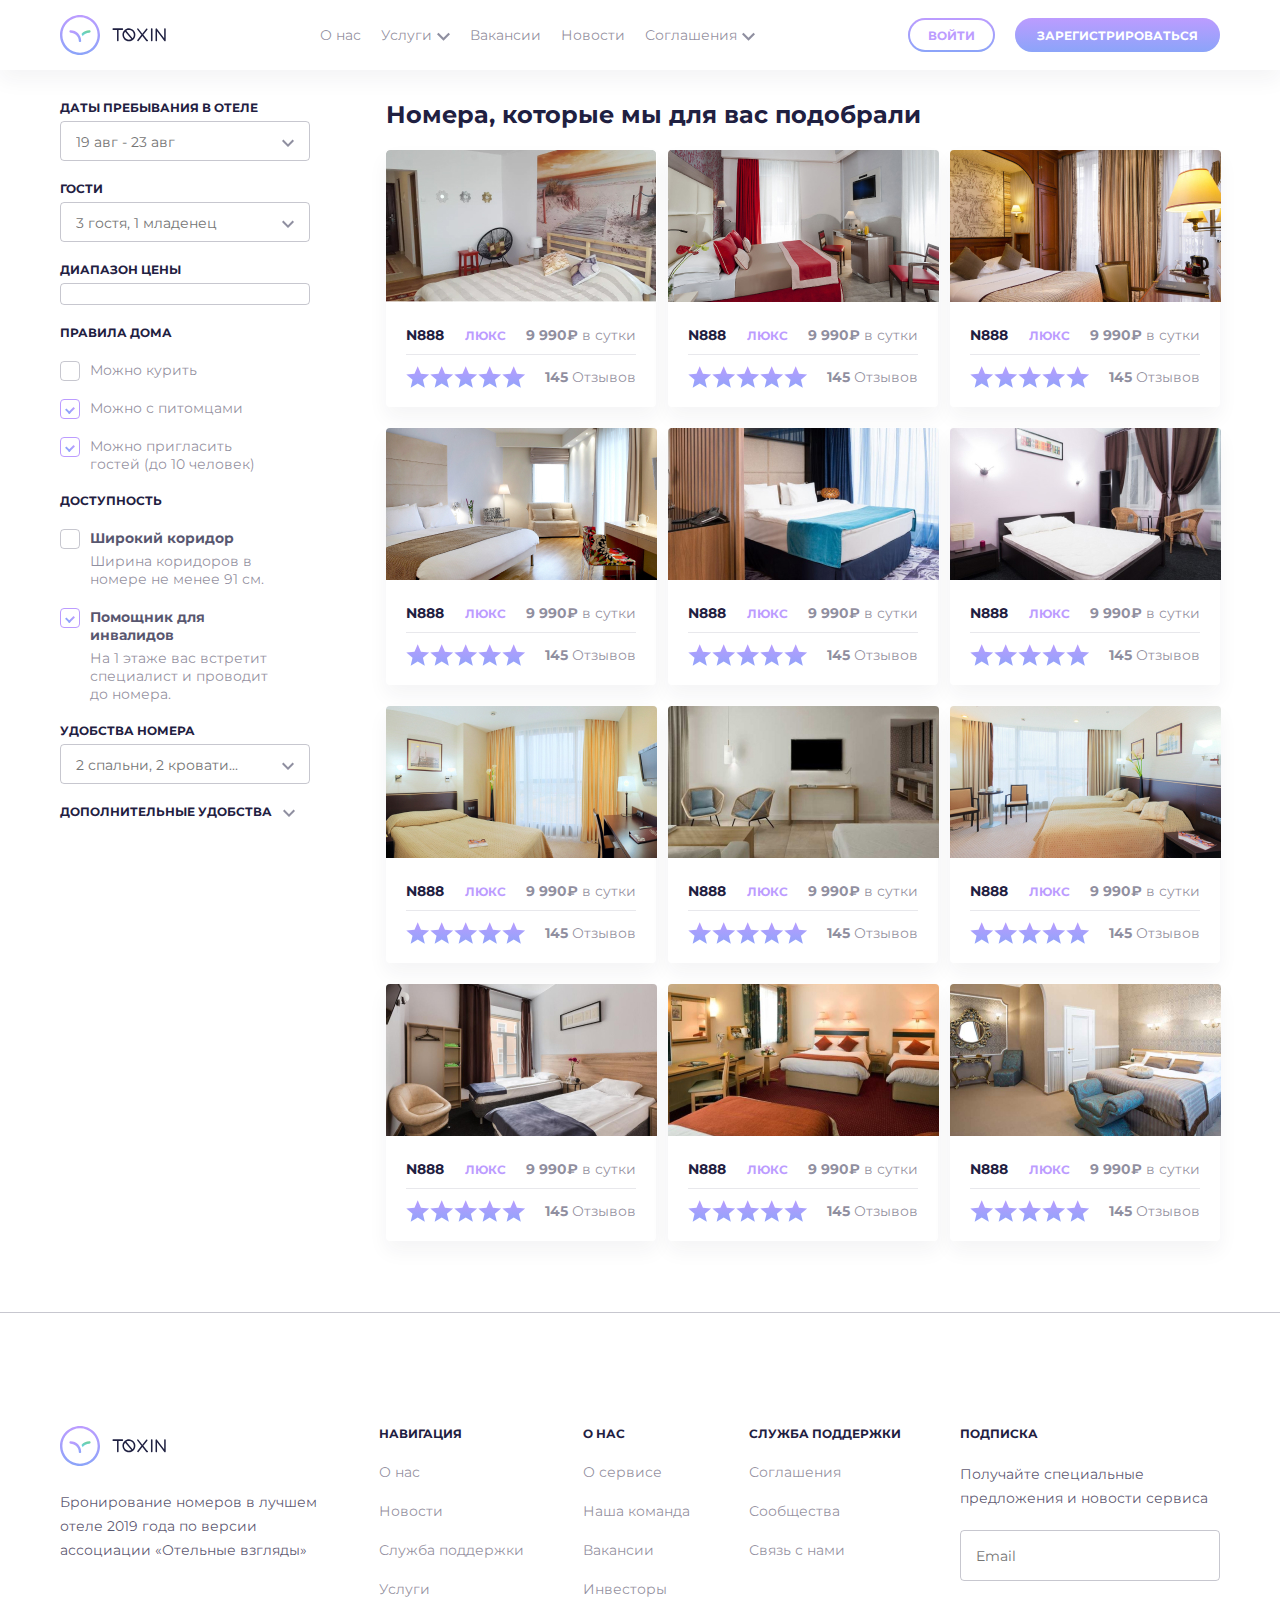
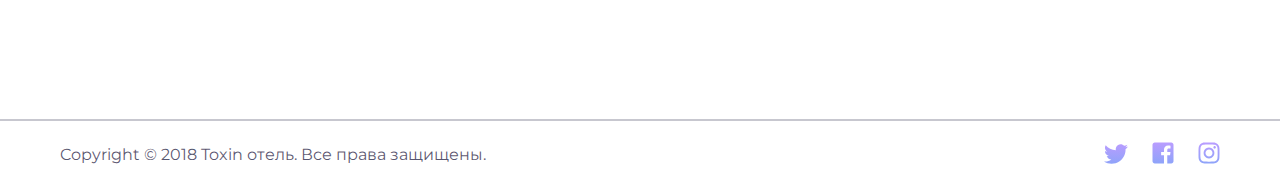
==== room.html @ fe082771 "Add files via upload" ====
<!DOCTYPE html>
<html lang="en">
<head>
    <meta charset="UTF-8">
    <meta http-equiv="X-UA-Compatible" content="IE=edge">
    <meta name="viewport" content="width=device-width, initial-scale=1.0">
    <link rel="preconnect" href="https://fonts.gstatic.com"> 
    <link href="https://fonts.googleapis.com/css2?family=Montserrat:wght@400;700&display=swap" rel="stylesheet">    
    <link rel="stylesheet" href="css/style.css">
    <title>TOXIN</title>
</head>
<body>
    <!-- HEADER -->
    <header class="header">
        <div class="container">
            <div class="header__inner">
            	<img class="logo" src="img/Logo.svg" alt="logo">
                <ul class="menu">
                        <li class="menu__item">
                            <a href="" class="menu__item-link">О нас</a>
                        </li>
                        <li class="menu__item">
                            <a href="" class="menu__item-link">Услуги
                                <svg class="menu__item-img">
                                    <use href="img/icons.svg#arrow"></use>
                                </svg>
                            </a>
                        </li>
                        <li class="menu__item">
                            <a href="" class="menu__item-link">Вакансии</a>
                        </li>
                        <li class="menu__item">
                            <a href="" class="menu__item-link">Новости</a>
                        </li>
                        <li class="menu__item">
                            <a href="" class="menu__item-link">
                                Соглашения
                                <svg class="menu__item-img">
                                    <use href="img/icons.svg#arrow"></use>
                                </svg>
                            </a>
                        </li>
                </ul>
                <div class="header__buttons">
                    <div class="header__button">
                        <button class="button button__sub" id="sign-in"><span class="button__text">Войти</span></button>
                    </div>
                    <div class="header__button">
                        <button class="button button__main" id="sign-up">Зарегистрироваться</button>
                    </div>
                </div>
            </div>
        </div>
    </header>
    <!-- HEADER END -->
    <!-- SECTION FINDER -->
    <section class="finder">
        <div class="container">
            <div class="finder__inner">
                <div class="finder__sidebar">
                    <div class="sidebar__info">

                        <div class="info">
                            <div class="form__title">Даты пребывания в отеле</div> 
                            <form class="hero__form">
                                <input class="hero__input sidebar__input" type="text" name="" id="" placeholder="19 авг - 23 авг">
                                <button type='button' class="hero__arrow" id="cal_arrow"><img class="arrow-img" src="img/arrow.svg" alt="arrow"></button>
                            </form>
                        </div>

                        <div class="info">
                            <div class="form__title">Гости</div> 
                            <form class="hero__form">
                                <input class="hero__input sidebar__input" type="text" name="" id="" placeholder="3 гостя, 1 младенец">
                                <button type='button' class="hero__arrow" id="cal_arrow"><img class="arrow-img" src="img/arrow.svg" alt="arrow"></button>
                            </form>
                        </div>

                        <div class="info">
                            <div class="form__title">диапазон цены</div> 
                            <form class="hero__form">
                            </form>
                        </div>

                        <div class="info">
                            <div class="form__title">Правила дома</div> 
                            <form class="checkbox">
                                <label class="checkbox__container">
                                    <input class="checkbox__box" type="checkbox">
                                    <span class="checkbox__mark"></span>
                                    <div class="checkbox__content">
                                        <div class="checkbox__text">Можно курить</div>
                                    </div>
                                </label>
                                
                                <label class="checkbox__container">
                                    <input class="checkbox__box" type="checkbox" checked>
                                    <span class="checkbox__mark"></span>
                                    <div class="checkbox__content">
                                        <div class="checkbox__text">Можно с питомцами</div>
                                    </div>
                                </label>
                                
                                <label class="checkbox__container">
                                    <input class="checkbox__box" type="checkbox" checked>
                                    <span class="checkbox__mark"></span>
                                    <div class="checkbox__content">
                                        <div class="checkbox__text">Можно пригласить гостей (до 10 человек)</div>
                                    </div>
                                </label>
                            </form>
                        </div>

                        <div class="info">
                            <div class="form__title">доступность</div> 
                            <form class="checkbox">
                                <label class="checkbox__container">                                        
                                    <input class="checkbox__box" type="checkbox">
                                    <span class="checkbox__mark"></span>
                                    <div class="checkbox__content">
                                        <div class="checkbox__title">Широкий коридор</div>
                                        <div class="checkbox__text">Ширина коридоров в номере не менее 91 см.</div>
                                    </div>
                                </label>

                                <label class="checkbox__container">                                        
                                    <input class="checkbox__box" type="checkbox" checked>
                                    <span class="checkbox__mark"></span>
                                    <div class="checkbox__content">
                                        <div class="checkbox__title">Помощник для инвалидов</div>
                                        <div class="checkbox__text">На 1 этаже вас встретит специалист  и проводит до номера.</div>
                                    </div>
                                </label>
                            </form>
                        </div>

                        <div class="info">
                            <div class="form__title">удобства номера</div> 
                            <form class="hero__form">
                                <input class="hero__input sidebar__input" type="text" name="" id="" placeholder="2 спальни, 2 кровати...">
                                <button type='button' class="hero__arrow" id="cal_arrow"><img class="arrow-img" src="img/arrow.svg" alt="arrow"></button>
                            </form>
                        </div>

                        <div class="info__add">
                            <div class="form__title">Дополнительные удобства</div>
                            <button type='button' class="hero__arrow" id="cal_arrow"><img class="arrow-img" src="img/arrow.svg" alt="arrow"></button>
                        </div>
                    </div>
                </div>
                <div class="finder__content">
                    <h3 class="finder__title">Номера, которые мы для вас подобрали</h3>
                    <div class="finder__cards">
                        <div class="finder__card">
                            <img class="finder__card-img" src="img/room/1.jpg" alt="card">
                            <div class="finder__card-info">
                                <div class="finder__card-description">
                                    <div class="number">N888</div>
                                    <div class="category">Люкс</div>
                                    <div class="price"><span>9 990₽</span> в сутки</div>
                                </div>
                                <div class="finder__card-rating">
                                    <div class="stars">
                                        <img class="star" src="img/star.svg" alt="star">
                                        <img class="star" src="img/star.svg" alt="star">
                                        <img class="star" src="img/star.svg" alt="star">
                                        <img class="star" src="img/star.svg" alt="star">
                                        <img class="star" src="img/star.svg" alt="star">
                                    </div>
                                    <div class="rewievs">
                                        <div class="rewiev"><span>145</span> Отзывов</div>
                                    </div>
                                </div>
                            </div>
                        </div>
                        <div class="finder__card">
                            <img class="finder__card-img" src="img/room/2.jpg" alt="card">
                            <div class="finder__card-info">
                                <div class="finder__card-description">
                                    <div class="number">N888</div>
                                    <div class="category">Люкс</div>
                                    <div class="price"><span>9 990₽</span> в сутки</div>
                                </div>
                                <div class="finder__card-rating">
                                    <div class="stars">
                                        <img class="star" src="img/star.svg" alt="star">
                                        <img class="star" src="img/star.svg" alt="star">
                                        <img class="star" src="img/star.svg" alt="star">
                                        <img class="star" src="img/star.svg" alt="star">
                                        <img class="star" src="img/star.svg" alt="star">
                                    </div>
                                    <div class="rewievs">
                                        <div class="rewiev"><span>145</span> Отзывов</div>
                                    </div>
                                </div>
                            </div>
                        </div>
                        <div class="finder__card">
                            <img class="finder__card-img" src="img/room/3.jpg" alt="card">
                            <div class="finder__card-info">
                                <div class="finder__card-description">
                                    <div class="number">N888</div>
                                    <div class="category">Люкс</div>
                                    <div class="price"><span>9 990₽</span> в сутки</div>
                                </div>
                                <div class="finder__card-rating">
                                    <div class="stars">
                                        <img class="star" src="img/star.svg" alt="star">
                                        <img class="star" src="img/star.svg" alt="star">
                                        <img class="star" src="img/star.svg" alt="star">
                                        <img class="star" src="img/star.svg" alt="star">
                                        <img class="star" src="img/star.svg" alt="star">
                                    </div>
                                    <div class="rewievs">
                                        <div class="rewiev"><span>145</span> Отзывов</div>
                                    </div>
                            </div>
                        </div>
                        </div>
                        <div class="finder__card">
                            <img class="finder__card-img" src="img/room/4.jpg" alt="card">
                            <div class="finder__card-info">
                                <div class="finder__card-description">
                                    <div class="number">N888</div>
                                    <div class="category">Люкс</div>
                                    <div class="price"><span>9 990₽</span> в сутки</div>
                                </div>
                                <div class="finder__card-rating">
                                    <div class="stars">
                                        <img class="star" src="img/star.svg" alt="star">
                                        <img class="star" src="img/star.svg" alt="star">
                                        <img class="star" src="img/star.svg" alt="star">
                                        <img class="star" src="img/star.svg" alt="star">
                                        <img class="star" src="img/star.svg" alt="star">
                                    </div>
                                    <div class="rewievs">
                                        <div class="rewiev"><span>145</span> Отзывов</div>
                                    </div>
                                </div>
                            </div>
                        </div>
                        <div class="finder__card">
                            <img class="finder__card-img" src="img/room/5.jpg" alt="card">
                            <div class="finder__card-info">
                                <div class="finder__card-description">
                                    <div class="number">N888</div>
                                    <div class="category">Люкс</div>
                                    <div class="price"><span>9 990₽</span> в сутки</div>
                                </div>
                                <div class="finder__card-rating">
                                    <div class="stars">
                                        <img class="star" src="img/star.svg" alt="star">
                                        <img class="star" src="img/star.svg" alt="star">
                                        <img class="star" src="img/star.svg" alt="star">
                                        <img class="star" src="img/star.svg" alt="star">
                                        <img class="star" src="img/star.svg" alt="star">
                                    </div>
                                    <div class="rewievs">
                                        <div class="rewiev"><span>145</span> Отзывов</div>
                                    </div>
                                </div>
                            </div>
                        </div>
                        <div class="finder__card">
                            <img class="finder__card-img" src="img/room/6.jpg" alt="card">
                            <div class="finder__card-info">
                                <div class="finder__card-description">
                                    <div class="number">N888</div>
                                    <div class="category">Люкс</div>
                                    <div class="price"><span>9 990₽</span> в сутки</div>
                                </div>
                                <div class="finder__card-rating">
                                    <div class="stars">
                                        <img class="star" src="img/star.svg" alt="star">
                                        <img class="star" src="img/star.svg" alt="star">
                                        <img class="star" src="img/star.svg" alt="star">
                                        <img class="star" src="img/star.svg" alt="star">
                                        <img class="star" src="img/star.svg" alt="star">
                                    </div>
                                    <div class="rewievs">
                                        <div class="rewiev"><span>145</span> Отзывов</div>
                                    </div>
                                </div>
                            </div>
                        </div>
                        <div class="finder__card">
                            <img class="finder__card-img" src="img/room/7.jpg" alt="card">
                            <div class="finder__card-info">
                                <div class="finder__card-description">
                                    <div class="number">N888</div>
                                    <div class="category">Люкс</div>
                                    <div class="price"><span>9 990₽</span> в сутки</div>
                                </div>
                                <div class="finder__card-rating">
                                    <div class="stars">
                                        <img class="star" src="img/star.svg" alt="star">
                                        <img class="star" src="img/star.svg" alt="star">
                                        <img class="star" src="img/star.svg" alt="star">
                                        <img class="star" src="img/star.svg" alt="star">
                                        <img class="star" src="img/star.svg" alt="star">
                                    </div>
                                    <div class="rewievs">
                                        <div class="rewiev"><span>145</span> Отзывов</div>
                                    </div>
                                </div>
                            </div>
                        </div>
                        <div class="finder__card">
                            <img class="finder__card-img" src="img/room/8.jpg" alt="card">
                            <div class="finder__card-info">
                                <div class="finder__card-description">
                                    <div class="number">N888</div>
                                    <div class="category">Люкс</div>
                                    <div class="price"><span>9 990₽</span> в сутки</div>
                                </div>
                                <div class="finder__card-rating">
                                    <div class="stars">
                                        <img class="star" src="img/star.svg" alt="star">
                                        <img class="star" src="img/star.svg" alt="star">
                                        <img class="star" src="img/star.svg" alt="star">
                                        <img class="star" src="img/star.svg" alt="star">
                                        <img class="star" src="img/star.svg" alt="star">
                                    </div>
                                    <div class="rewievs">
                                        <div class="rewiev"><span>145</span> Отзывов</div>
                                    </div>
                                </div>
                            </div>
                        </div>
                        <div class="finder__card">
                            <img class="finder__card-img" src="img/room/9.jpg" alt="card">
                            <div class="finder__card-info">
                                <div class="finder__card-description">
                                    <div class="number">N888</div>
                                    <div class="category">Люкс</div>
                                    <div class="price"><span>9 990₽</span> в сутки</div>
                                </div>
                                <div class="finder__card-rating">
                                    <div class="stars">
                                        <img class="star" src="img/star.svg" alt="star">
                                        <img class="star" src="img/star.svg" alt="star">
                                        <img class="star" src="img/star.svg" alt="star">
                                        <img class="star" src="img/star.svg" alt="star">
                                        <img class="star" src="img/star.svg" alt="star">
                                    </div>
                                    <div class="rewievs">
                                        <div class="rewiev"><span>145</span> Отзывов</div>
                                    </div>
                                </div>
                            </div>
                        </div>
                        <div class="finder__card">
                            <img class="finder__card-img" src="img/room/10.jpg" alt="card">
                            <div class="finder__card-info">
                                <div class="finder__card-description">
                                    <div class="number">N888</div>
                                    <div class="category">Люкс</div>
                                    <div class="price"><span>9 990₽</span> в сутки</div>
                                </div>
                                <div class="finder__card-rating">
                                    <div class="stars">
                                        <img class="star" src="img/star.svg" alt="star">
                                        <img class="star" src="img/star.svg" alt="star">
                                        <img class="star" src="img/star.svg" alt="star">
                                        <img class="star" src="img/star.svg" alt="star">
                                        <img class="star" src="img/star.svg" alt="star">
                                    </div>
                                    <div class="rewievs">
                                        <div class="rewiev"><span>145</span> Отзывов</div>
                                    </div>
                                </div>
                            </div>
                        </div>
                        <div class="finder__card">
                            <img class="finder__card-img" src="img/room/11.jpg" alt="card">
                            <div class="finder__card-info">
                                <div class="finder__card-description">
                                    <div class="number">N888</div>
                                    <div class="category">Люкс</div>
                                    <div class="price"><span>9 990₽</span> в сутки</div>
                                </div>
                                <div class="finder__card-rating">
                                    <div class="stars">
                                        <img class="star" src="img/star.svg" alt="star">
                                        <img class="star" src="img/star.svg" alt="star">
                                        <img class="star" src="img/star.svg" alt="star">
                                        <img class="star" src="img/star.svg" alt="star">
                                        <img class="star" src="img/star.svg" alt="star">
                                    </div>
                                    <div class="rewievs">
                                        <div class="rewiev"><span>145</span> Отзывов</div>
                                    </div>
                                </div>
                            </div>
                        </div>
                        <div class="finder__card">
                            <img class="finder__card-img" src="img/room/12.jpg" alt="card">
                            <div class="finder__card-info">
                                <div class="finder__card-description">
                                    <div class="number">N888</div>
                                    <div class="category">Люкс</div>
                                    <div class="price"><span>9 990₽</span> в сутки</div>
                                </div>
                                <div class="finder__card-rating">
                                    <div class="stars">
                                        <img class="star" src="img/star.svg" alt="star">
                                        <img class="star" src="img/star.svg" alt="star">
                                        <img class="star" src="img/star.svg" alt="star">
                                        <img class="star" src="img/star.svg" alt="star">
                                        <img class="star" src="img/star.svg" alt="star">
                                    </div>
                                    <div class="rewievs">
                                        <div class="rewiev"><span>145</span> Отзывов</div>
                                    </div>
                                </div>
                            </div>
                        </div>
                    </div>
                </div>
            </div>
        </div>
    </section>
    <!-- SECTION FINDER END -->
    <!-- SECTION FOOTER -->
    <footer class="footer">
        <div class="footer__inner">
            <div class="container">
                <div class="footer-top">
                    <div class="footer__info">
                        <img class="logo" src="img/Logo.svg" alt="logo">
                        <p>Бронирование номеров в лучшем отеле 2019 года по версии ассоциации «Отельные взгляды»</p>
                    </div>

                    <div class="footer__info">
                        <div class="footer__info-title">Навигация</div>
                        <ul class="footer__list">
                            <li class="footer__list-item"><a class="footer__list-link" href="">О нас</a></li>
                            <li class="footer__list-item"><a class="footer__list-link" href="">Новости</a></li>
                            <li class="footer__list-item"><a class="footer__list-link" href="">Служба поддержки</a></li>
                            <li class="footer__list-item"><a class="footer__list-link" href="">Услуги</a></li>
                        </ul>
                    </div>

                    <div class="footer__info">
                        <div class="footer__info-title">О нас</div>
                        <ul class="footer__list">
                            <li class="footer__list-item"><a class="footer__list-link" href="">О сервисе</a></li>
                            <li class="footer__list-item"><a class="footer__list-link" href="">Наша команда</a></li>
                            <li class="footer__list-item"><a class="footer__list-link" href="">Вакансии</a></li>
                            <li class="footer__list-item"><a class="footer__list-link" href="">Инвесторы</a></li>
                        </ul>
                    </div>

                    <div class="footer__info">
                        <div class="footer__info-title">Служба поддержки</div>
                        <ul class="footer__list">
                            <li class="footer__list-item"><a class="footer__list-link" href="">Соглашения</a></li>
                            <li class="footer__list-item"><a class="footer__list-link" href="">Сообщества</a></li>
                            <li class="footer__list-item"><a class="footer__list-link" href="">Связь с нами</a></li>
                        </ul>
                    </div>

                    <div class="footer__info">
                        <div class="footer__info-title">Подписка</div>
                        <p>Получайте специальные предложения и новости сервиса</p>
                        <form class="footer__form">
                            <input class="footer__input" type="email" name="" id="" placeholder="Email">
                            <img class="arrow-img" src="img/arrow_forward.svg" alt="arrow">
                        </form>
                    </div>
                </div>
            </div>
        </div>
        <div class="footer-bottom">
            <div class="container">
                <div class="footer-bottom__inner">
                    <div class="footer-bottom__copy">
                        Copyright © 2018 Toxin отель. Все права защищены.
                    </div>
                    <div class="footer-bottom__social">
                        <img class="social-img" src="img/tw.svg" alt="tw">
                        <img class="social-img" src="img/fb.svg" alt="fb">
                        <img class="social-img" src="img/in.svg" alt="in">
                    </div>
                </div>
            </div>
        </div>
    </footer>
    <!-- SECTION FOOTER END -->
</body>
</html>
---- css/style.css ----
@charset "UTF-8";
* {
  -webkit-box-sizing: border-box;
          box-sizing: border-box;
  margin: 0;
  padding: 0;
  font-family: "Montserrat", sans-serif;
}

.container {
  max-width: 1160px;
  margin: 0 auto;
}

.header {
  -webkit-box-shadow: 0px 10px 20px rgba(31, 32, 65, 0.05);
          box-shadow: 0px 10px 20px rgba(31, 32, 65, 0.05);
}

.header__inner {
  display: -webkit-box;
  display: -ms-flexbox;
  display: flex;
  -webkit-box-pack: justify;
      -ms-flex-pack: justify;
          justify-content: space-between;
  -webkit-box-align: center;
      -ms-flex-align: center;
          align-items: center;
  padding: 15px 0;
}

.header__buttons {
  display: -webkit-box;
  display: -ms-flexbox;
  display: flex;
  -webkit-box-align: center;
      -ms-flex-align: center;
          align-items: center;
}

.header__button:first-child {
  margin-right: 20px;
}

.menu {
  display: -webkit-box;
  display: -ms-flexbox;
  display: flex;
  -webkit-box-pack: justify;
      -ms-flex-pack: justify;
          justify-content: space-between;
  -webkit-box-align: center;
      -ms-flex-align: center;
          align-items: center;
}

.menu__item {
  list-style: none;
}

.menu__item:not(:last-child) {
  margin-right: 20px;
}

.menu__item-link {
  display: -webkit-box;
  display: -ms-flexbox;
  display: flex;
  -webkit-box-align: center;
      -ms-flex-align: center;
          align-items: center;
  text-decoration: none;
  color: rgba(31, 32, 65, 0.5);
  font-weight: normal;
  font-size: 14px;
  line-height: 17px;
}

.menu__item-link:hover {
  color: #BC9CFF;
  fill: #BC9CFF;
}

.menu__item-link:hover .menu__item-img {
  fill: #BC9CFF;
}

.menu__item-img {
  fill: rgba(31, 32, 65, 0.5);
  padding-top: 2px;
  margin-left: 5px;
  height: 11px;
  width: 13px;
}

.button__text {
  display: -webkit-box;
  display: -ms-flexbox;
  display: flex;
  -webkit-box-pack: center;
      -ms-flex-pack: center;
          justify-content: center;
  -webkit-box-align: center;
      -ms-flex-align: center;
          align-items: center;
  background: #FFFFFF;
  height: 100%;
  border-radius: 22px;
  padding: 8px 18px;
}

.button__main {
  cursor: pointer;
  border: 0;
  padding: 2px;
  -o-border-image: linear-gradient(180deg, #BC9CFF 0%, #8BA4F9 100%);
     border-image: -webkit-gradient(linear, left top, left bottom, from(#BC9CFF), to(#8BA4F9));
     border-image: linear-gradient(180deg, #BC9CFF 0%, #8BA4F9 100%);
  border-image-slice: 1;
  height: 34px;
  border-radius: 22px;
  font-weight: bold;
  font-size: 12px;
  line-height: 15px;
  text-transform: uppercase;
  color: #BC9CFF;
  background-image: -webkit-gradient(linear, left top, left bottom, from(#BC9CFF), to(#8BA4F9));
  background-image: linear-gradient(180deg, #BC9CFF 0%, #8BA4F9 100%);
  color: #FFFFFF;
  padding: 10px 22px;
}

.button__sub {
  cursor: pointer;
  border: 0;
  padding: 2px;
  -o-border-image: linear-gradient(180deg, #BC9CFF 0%, #8BA4F9 100%);
     border-image: -webkit-gradient(linear, left top, left bottom, from(#BC9CFF), to(#8BA4F9));
     border-image: linear-gradient(180deg, #BC9CFF 0%, #8BA4F9 100%);
  border-image-slice: 1;
  height: 34px;
  border-radius: 22px;
  font-weight: bold;
  font-size: 12px;
  line-height: 15px;
  text-transform: uppercase;
  color: #BC9CFF;
  background-image: -webkit-gradient(linear, left top, left bottom, from(#BC9CFF), to(#8BA4F9));
  background-image: linear-gradient(180deg, #BC9CFF 0%, #8BA4F9 100%);
}

.button__sub:hover {
  opacity: 0.5;
  color: #BC9CFF;
}

.button__main:hover {
  opacity: 0.5;
}

.hero {
  height: 830px;
  background: url("../img/hero1.jpg");
  background-repeat: no-repeat;
  background-size: cover;
  padding-top: 70px;
}

.hero__finder {
  position: relative;
  background: #FFFFFF;
  padding: 40px 30px 30px 30px;
  margin-bottom: 320px;
  height: 374px;
  max-width: 380px;
  border: 1px solid rgba(0, 0, 0, 0.12);
  -webkit-box-shadow: 0px 0px 25px rgba(0, 0, 0, 0.2);
          box-shadow: 0px 0px 25px rgba(0, 0, 0, 0.2);
  border-radius: 4px;
}

.hero__finder-title {
  font-weight: bold;
  font-size: 24px;
  line-height: 29px;
  color: #1F2041;
  padding-bottom: 21px;
}

.hero__date {
  display: -webkit-box;
  display: -ms-flexbox;
  display: flex;
  -webkit-box-pack: justify;
      -ms-flex-pack: justify;
          justify-content: space-between;
  -webkit-box-align: center;
      -ms-flex-align: center;
          align-items: center;
}

.hero__guests {
  margin-bottom: 30px;
}

.hero__form {
  padding-top: 6px;
  width: 150px;
  display: -webkit-box;
  display: -ms-flexbox;
  display: flex;
  -webkit-box-pack: justify;
      -ms-flex-pack: justify;
          justify-content: space-between;
  -webkit-box-align: center;
      -ms-flex-align: center;
          align-items: center;
  border: 1px solid rgba(31, 32, 65, 0.25);
  border-radius: 4px;
  padding: 11px 15px 9px 15px;
  margin-bottom: 20px;
}

.hero__form:last-child {
  width: 100%;
}

.hero__form__guests {
  margin-bottom: 301px;
}

.hero__input {
  width: 103px;
  border: none;
  font-size: 14px;
  line-height: 18px;
}

.hero__arrow {
  cursor: pointer;
  border: none;
  background: #FFFFFF;
}

.hero__text {
  display: block;
  right: 0;
  font-size: 14px;
  line-height: 24px;
  text-align: right;
  color: rgba(31, 32, 65, 0.75);
  margin-bottom: 18px;
}

.guest__input {
  width: 200px;
}

.form__title {
  font-size: 12px;
  line-height: 15px;
  color: #1F2041;
  padding-bottom: 6px;
  text-transform: uppercase;
  font-weight: bold;
}

.hero__button {
  cursor: pointer;
  border: 0;
  padding: 2px;
  -o-border-image: linear-gradient(180deg, #BC9CFF 0%, #8BA4F9 100%);
     border-image: -webkit-gradient(linear, left top, left bottom, from(#BC9CFF), to(#8BA4F9));
     border-image: linear-gradient(180deg, #BC9CFF 0%, #8BA4F9 100%);
  border-image-slice: 1;
  height: 34px;
  border-radius: 22px;
  font-weight: bold;
  font-size: 12px;
  line-height: 15px;
  text-transform: uppercase;
  color: #BC9CFF;
  background-image: -webkit-gradient(linear, left top, left bottom, from(#BC9CFF), to(#8BA4F9));
  background-image: linear-gradient(180deg, #BC9CFF 0%, #8BA4F9 100%);
  display: -webkit-box;
  display: -ms-flexbox;
  display: flex;
  -webkit-box-align: center;
      -ms-flex-align: center;
          align-items: center;
  -webkit-box-pack: center;
      -ms-flex-pack: center;
          justify-content: center;
  width: 100%;
  height: 44px;
  position: relative;
  color: #FFFFFF;
}

.hero__button a {
  text-decoration: none;
  color: #FFFFFF;
}

.hero__button .arrow-img {
  position: absolute;
  height: 15px;
  width: 18px;
  right: 12px;
}

.hero__button:hover {
  opacity: 0.5;
}

.popup-cal {
  display: none;
}

.popup-guests {
  display: none;
}

.footer__inner {
  border-bottom: 2px solid rgba(31, 32, 65, 0.25);
}

.footer-top {
  display: -webkit-box;
  display: -ms-flexbox;
  display: flex;
  -webkit-box-pack: justify;
      -ms-flex-pack: justify;
          justify-content: space-between;
  -webkit-box-align: start;
      -ms-flex-align: start;
          align-items: flex-start;
  margin-top: 113px;
  margin-bottom: 101px;
}

.footer__info-title {
  font-weight: bold;
  margin-bottom: 21px;
  font-size: 12px;
  line-height: 15px;
  text-transform: uppercase;
  color: #1F2041;
}

.footer__info:nth-child(1), .footer__info:nth-child(5) {
  max-width: 260px;
}

.footer__info:nth-child(1) p, .footer__info:nth-child(5) p {
  margin-top: 20px;
  font-size: 14px;
  line-height: 24px;
  color: rgba(31, 32, 65, 0.75);
}

.footer__list-item {
  list-style-type: none;
  margin-bottom: 20px;
}

.footer__list-link {
  font-size: 14px;
  line-height: 17px;
  text-decoration: none;
  color: rgba(31, 32, 65, 0.5);
}

.footer__form {
  margin-top: 20px;
  padding: 12px 15px;
  width: 100%;
  border: 1px solid rgba(31, 32, 65, 0.25);
  -webkit-box-sizing: border-box;
          box-sizing: border-box;
  border-radius: 4px;
}

.footer__input {
  width: 200px;
  font-size: 14px;
  line-height: 24px;
  color: rgba(31, 32, 65, 0.25);
  border: none;
}

.footer-bottom__inner {
  display: -webkit-box;
  display: -ms-flexbox;
  display: flex;
  -webkit-box-pack: justify;
      -ms-flex-pack: justify;
          justify-content: space-between;
  -webkit-box-align: center;
      -ms-flex-align: center;
          align-items: center;
}

.footer-bottom__copy {
  padding-top: 24px;
  padding-bottom: 24px;
  color: rgba(31, 32, 65, 0.75);
}

.social-img {
  margin-left: 20px;
}

.popup-cal {
  position: absolute;
  width: 100%;
  height: 100%;
  background: transparent;
  top: 0;
  left: 0;
  padding-top: 370px;
  /*чтобы анимировать, не используем display none, ставим opacity 0, visibility: hidden*/
  opacity: 0;
  visibility: hidden;
}

.popup-cal__header {
  display: -webkit-box;
  display: -ms-flexbox;
  display: flex;
  -webkit-box-pack: justify;
      -ms-flex-pack: justify;
          justify-content: space-between;
  -webkit-box-align: center;
      -ms-flex-align: center;
          align-items: center;
  padding-bottom: 40px;
}

.popup-cal__body {
  height: 100%;
  display: -webkit-box;
  display: -ms-flexbox;
  display: flex;
  -webkit-box-align: center;
      -ms-flex-align: center;
          align-items: center;
  -webkit-box-pack: center;
      -ms-flex-pack: center;
          justify-content: center;
  margin: 0;
}

.popup-cal__content {
  background-color: #FFFFFF;
  width: 320px;
  height: 369px;
  position: relative;
  padding: 20px;
  border: 1px solid rgba(31, 32, 65, 0.25);
  -webkit-box-shadow: 0px 10px 20px rgba(31, 32, 65, 0.05);
          box-shadow: 0px 10px 20px rgba(31, 32, 65, 0.05);
  border-radius: 4px;
}

.popup-cal__footer {
  display: -webkit-box;
  display: -ms-flexbox;
  display: flex;
  -webkit-box-pack: justify;
      -ms-flex-pack: justify;
          justify-content: space-between;
  -webkit-box-align: center;
      -ms-flex-align: center;
          align-items: center;
}

.cal__picker {
  display: -webkit-box;
  display: -ms-flexbox;
  display: flex;
  -webkit-box-pack: justify;
      -ms-flex-pack: justify;
          justify-content: space-between;
  -webkit-box-align: center;
      -ms-flex-align: center;
          align-items: center;
  font-weight: bold;
  font-size: 19px;
  line-height: 23px;
  color: #1F2041;
}

.cal__picker-month {
  margin-right: 10px;
}

.popup-cal__body {
  display: -webkit-box;
  display: -ms-flexbox;
  display: flex;
  -webkit-box-orient: vertical;
  -webkit-box-direction: normal;
      -ms-flex-direction: column;
          flex-direction: column;
  -webkit-box-align: center;
      -ms-flex-align: center;
          align-items: center;
}

.cal__body {
  padding-bottom: 25px;
}

.cal__week-day {
  display: -ms-grid;
  display: grid;
  gap: 18px;
  -ms-grid-columns: (1fr)[7];
      grid-template-columns: repeat(7, 1fr);
  font-weight: bold;
  font-size: 12px;
  line-height: 25px;
  color: #BC9CFF;
  margin-bottom: 20px;
  text-align: center;
}

.cal__days {
  display: -ms-grid;
  display: grid;
  text-align: center;
  -ms-grid-columns: (1fr)[7];
      grid-template-columns: repeat(7, 1fr);
  gap: 25px;
  font-weight: normal;
  font-size: 12px;
  line-height: 15px;
  color: rgba(31, 32, 65, 0.5);
}

.another-month {
  color: #1F2041;
  opacity: 0.25;
}

/*
.today{
    background-image: url(img/green-circle.svg);
}
*/
.footer__button {
  color: #BC9CFF;
  font-weight: bold;
  font-size: 12px;
  line-height: 15px;
  text-transform: uppercase;
  border: none;
  background: transparent;
  cursor: pointer;
}

.footer__button:hover {
  color: rgba(31, 32, 65, 0.5);
}

.popup-registration {
  opacity: 0;
  visibility: hidden;
  position: fixed;
  width: 100%;
  height: 100%;
  background: transparent;
  top: 0;
  left: 0;
}

.popup-registration__body {
  min-height: 100%;
  display: -webkit-box;
  display: -ms-flexbox;
  display: flex;
  -webkit-box-pack: center;
      -ms-flex-pack: center;
          justify-content: center;
  -webkit-box-align: center;
      -ms-flex-align: center;
          align-items: center;
}

.popup-registration__content {
  width: 380px;
  background: #FFFFFF;
  border: 1px solid rgba(0, 0, 0, 0.12);
  -webkit-box-shadow: 0px 0px 25px rgba(0, 0, 0, 0.2);
          box-shadow: 0px 0px 25px rgba(0, 0, 0, 0.2);
  border-radius: 4px;
  padding: 40px 30px;
  display: -webkit-box;
  display: -ms-flexbox;
  display: flex;
  -webkit-box-orient: vertical;
  -webkit-box-direction: normal;
      -ms-flex-direction: column;
          flex-direction: column;
}

.registration__title {
  text-align: left;
  font-weight: bold;
  font-size: 24px;
  line-height: 29px;
  color: #1F2041;
  margin-bottom: 20px;
}

.registration__information {
  width: 100%;
  display: -webkit-box;
  display: -ms-flexbox;
  display: flex;
  -webkit-box-orient: vertical;
  -webkit-box-direction: normal;
      -ms-flex-direction: column;
          flex-direction: column;
}

.name, .email, .password, .date {
  font-size: 14px;
  line-height: 18px;
  color: rgba(31, 32, 65, 0.25);
  padding: 13px;
  border: 1px solid rgba(31, 32, 65, 0.25);
  border-radius: 4px;
  margin-bottom: 10px;
}

.sex {
  display: -webkit-box;
  display: -ms-flexbox;
  display: flex;
  -webkit-box-align: center;
      -ms-flex-align: center;
          align-items: center;
}

.sex div {
  display: -webkit-box;
  display: -ms-flexbox;
  display: flex;
  -webkit-box-align: center;
      -ms-flex-align: center;
          align-items: center;
  margin-right: 20px;
}

.sex div .radio {
  margin-right: 10px;
  background: #FFFFFF;
  width: 20px;
  height: 20px;
  border: 1px solid rgba(31, 32, 65, 0.25);
  -webkit-box-sizing: border-box;
          box-sizing: border-box;
  border-radius: 10px;
}

.registration__text {
  font-weight: bold;
  font-size: 12px;
  line-height: 15px;
  text-transform: uppercase;
  color: #1F2041;
  padding-top: 20px;
  padding-bottom: 5px;
}

.offer {
  display: -webkit-box;
  display: -ms-flexbox;
  display: flex;
  -webkit-box-pack: center;
      -ms-flex-pack: center;
          justify-content: center;
  -webkit-box-align: center;
      -ms-flex-align: center;
          align-items: center;
  margin-bottom: 30px;
}

.offer span {
  font-size: 14px;
  line-height: 24px;
  color: rgba(31, 32, 65, 0.75);
}

.switch {
  position: relative;
  display: inline-block;
  width: 40px;
  height: 20px;
  margin-right: 14px;
}

.switch input {
  display: none;
}

.slider {
  position: absolute;
  cursor: pointer;
  text-align: center;
  top: 0;
  left: 0;
  right: 0;
  bottom: 0;
  border: 1px solid rgba(31, 32, 65, 0.25);
  border-radius: 10px;
}

.checkbox {
  width: 32px;
}

.slider:before {
  position: absolute;
  content: "";
  height: 12px;
  width: 12px;
  left: 4px;
  top: 3px;
  background-color: rgba(31, 32, 65, 0.25);
  border-radius: 10px;
  -webkit-transition: .4s;
  transition: .4s;
}

input:checked + .slider {
  border: 1px solid #BC9CFF;
}

input:checked + .slider:before {
  -webkit-transform: translateX(18px);
  transform: translateX(18px);
  background-color: #BC9CFF;
}

.registration__sign-in {
  width: 320px;
  padding-top: 30px;
  display: -webkit-box;
  display: -ms-flexbox;
  display: flex;
  -webkit-box-pack: justify;
      -ms-flex-pack: justify;
          justify-content: space-between;
  -webkit-box-align: center;
      -ms-flex-align: center;
          align-items: center;
}

.registration__sign-in .button__text {
  font-weight: bold;
  font-size: 12px;
  line-height: 15px;
  text-align: center;
  text-transform: uppercase;
  color: #BC9CFF;
}

.registration__sign-in span {
  font-weight: normal;
  font-size: 14px;
  line-height: 18px;
  color: #000;
}

.popup-signin {
  opacity: 0;
  visibility: hidden;
  position: fixed;
  width: 100%;
  height: 100%;
  background: transparent;
  top: 0;
  left: 0;
}

.popup-signin__body {
  min-height: 100%;
  display: -webkit-box;
  display: -ms-flexbox;
  display: flex;
  -webkit-box-pack: center;
      -ms-flex-pack: center;
          justify-content: center;
  -webkit-box-align: center;
      -ms-flex-align: center;
          align-items: center;
}

.popup-signin__content {
  width: 380px;
  background: #FFFFFF;
  border: 1px solid rgba(0, 0, 0, 0.12);
  -webkit-box-shadow: 0px 0px 25px rgba(0, 0, 0, 0.2);
          box-shadow: 0px 0px 25px rgba(0, 0, 0, 0.2);
  border-radius: 4px;
  padding: 40px 30px;
  display: -webkit-box;
  display: -ms-flexbox;
  display: flex;
  -webkit-box-orient: vertical;
  -webkit-box-direction: normal;
      -ms-flex-direction: column;
          flex-direction: column;
}

.signin__title {
  text-align: left;
  font-weight: bold;
  font-size: 24px;
  line-height: 29px;
  color: #1F2041;
  margin-bottom: 20px;
}

.signin__information {
  width: 100%;
  display: -webkit-box;
  display: -ms-flexbox;
  display: flex;
  -webkit-box-orient: vertical;
  -webkit-box-direction: normal;
      -ms-flex-direction: column;
          flex-direction: column;
  margin-bottom: 20px;
}

.email, .password {
  font-size: 14px;
  line-height: 18px;
  color: rgba(31, 32, 65, 0.25);
  padding: 13px;
  border: 1px solid rgba(31, 32, 65, 0.25);
  border-radius: 4px;
  margin-bottom: 10px;
}

.signin__registration {
  width: 320px;
  padding-top: 30px;
  display: -webkit-box;
  display: -ms-flexbox;
  display: flex;
  -webkit-box-pack: justify;
      -ms-flex-pack: justify;
          justify-content: space-between;
  -webkit-box-align: center;
      -ms-flex-align: center;
          align-items: center;
}

.signin__registration .button__text {
  font-weight: bold;
  font-size: 12px;
  line-height: 15px;
  text-align: center;
  text-transform: uppercase;
  color: #BC9CFF;
}

.signin__registration span {
  font-weight: normal;
  font-size: 14px;
  line-height: 18px;
  color: #000;
}

.popup-guests {
  opacity: 0;
  visibility: hidden;
  position: absolute;
  width: 100%;
  height: 100%;
  background: transparent;
  top: 0;
  left: 0;
  padding-top: 333px;
}

.popup-guests__body {
  height: 100%;
  display: -webkit-box;
  display: -ms-flexbox;
  display: flex;
  -webkit-box-align: center;
      -ms-flex-align: center;
          align-items: center;
  -webkit-box-pack: center;
      -ms-flex-pack: center;
          justify-content: center;
  margin: 0;
}

.popup-guests__content {
  background: #FFFFFF;
  width: 317px;
  border: 1px solid rgba(31, 32, 65, 0.5);
  -webkit-box-shadow: 0px 10px 20px rgba(31, 32, 65, 0.05);
          box-shadow: 0px 10px 20px rgba(31, 32, 65, 0.05);
  border-radius: 2px;
  display: -webkit-box;
  display: -ms-flexbox;
  display: flex;
  -webkit-box-orient: vertical;
  -webkit-box-direction: normal;
      -ms-flex-direction: column;
          flex-direction: column;
}

.guests__count {
  display: -webkit-box;
  display: -ms-flexbox;
  display: flex;
  -webkit-box-pack: justify;
      -ms-flex-pack: justify;
          justify-content: space-between;
  -webkit-box-align: center;
      -ms-flex-align: center;
          align-items: center;
  border-bottom: 1px solid rgba(31, 32, 65, 0.5);
  padding: 13px 15px;
}

.guests__count span {
  font-size: 14px;
  line-height: 18px;
  color: rgba(31, 32, 65, 0.75);
}

.guests__list {
  padding: 13px 15px;
}

.guests__item {
  display: -webkit-box;
  display: -ms-flexbox;
  display: flex;
  -webkit-box-pack: justify;
      -ms-flex-pack: justify;
          justify-content: space-between;
  -webkit-box-align: center;
      -ms-flex-align: center;
          align-items: center;
  margin-bottom: 22px;
}

.guests__category {
  font-weight: bold;
  font-size: 12px;
  line-height: 15px;
  text-transform: uppercase;
  color: #1F2041;
}

.guests__counter {
  display: -webkit-box;
  display: -ms-flexbox;
  display: flex;
  -webkit-box-pack: justify;
      -ms-flex-pack: justify;
          justify-content: space-between;
  -webkit-box-align: center;
      -ms-flex-align: center;
          align-items: center;
}

.guests__counter span {
  font-weight: bold;
  font-size: 12px;
  line-height: 15px;
  text-align: center;
  text-transform: uppercase;
  margin-left: 10px;
  margin-right: 10px;
}

.guests__operation {
  border: 1px solid rgba(31, 32, 65, 0.25);
  border-radius: 22px;
  background: #FFFFFF;
  width: 30px;
  height: 30px;
  font-size: 18px;
  line-height: 22px;
  color: rgba(31, 32, 65, 0.5);
}

.guests__buttons {
  display: -webkit-box;
  display: -ms-flexbox;
  display: flex;
  -webkit-box-pack: justify;
      -ms-flex-pack: justify;
          justify-content: space-between;
  -webkit-box-align: center;
      -ms-flex-align: center;
          align-items: center;
  padding: 7px 15px 13px 15px;
}

.is-open {
  opacity: 1;
  visibility: visible;
}

.is-close {
  opacity: 0;
  visibility: hidden;
}

.bgHero {
  background: url("../img/hero2.jpg");
  background-repeat: no-repeat;
  background-size: cover;
}

.finder {
  border-bottom: 1px solid rgba(31, 32, 65, 0.25);
  padding-bottom: 50px;
}

.finder__inner {
  display: -webkit-box;
  display: -ms-flexbox;
  display: flex;
  -webkit-box-pack: justify;
      -ms-flex-pack: justify;
          justify-content: space-between;
  -webkit-box-align: start;
      -ms-flex-align: start;
          align-items: flex-start;
  padding-top: 30px;
}

.finder__content {
  width: 834px;
  height: auto;
}

.finder__cards {
  display: -webkit-box;
  display: -ms-flexbox;
  display: flex;
  -ms-flex-wrap: wrap;
      flex-wrap: wrap;
  -webkit-box-pack: justify;
      -ms-flex-pack: justify;
          justify-content: space-between;
  -webkit-box-align: center;
      -ms-flex-align: center;
          align-items: center;
}

.finder__card {
  background: #FFFFFF;
  -webkit-box-shadow: 0px 10px 20px rgba(31, 32, 65, 0.05);
          box-shadow: 0px 10px 20px rgba(31, 32, 65, 0.05);
  border-radius: 4px;
  width: 270px;
  height: 257px;
  margin-bottom: 21px;
}

.finder__card-img {
  border-radius: 4px 4px 0 0;
}

.finder__card-info {
  margin: 20px;
}

.finder__card-description {
  display: -webkit-box;
  display: -ms-flexbox;
  display: flex;
  -webkit-box-pack: justify;
      -ms-flex-pack: justify;
          justify-content: space-between;
  -webkit-box-align: center;
      -ms-flex-align: center;
          align-items: center;
  padding-bottom: 10px;
  border-bottom: 1px solid rgba(31, 32, 65, 0.1);
}

.finder__card-description .number {
  font-weight: bold;
  font-size: 14px;
  line-height: 17px;
  color: #1F2041;
}

.finder__card-description .category {
  font-weight: bold;
  font-size: 12px;
  line-height: 15px;
  text-transform: uppercase;
  color: #BC9CFF;
}

.finder__card-description .price {
  font-size: 14px;
  line-height: 18px;
  color: rgba(31, 32, 65, 0.5);
}

.finder__card-description .price span {
  font-weight: bold;
}

.finder__card-rating {
  display: -webkit-box;
  display: -ms-flexbox;
  display: flex;
  -webkit-box-pack: justify;
      -ms-flex-pack: justify;
          justify-content: space-between;
  -webkit-box-align: center;
      -ms-flex-align: center;
          align-items: center;
  padding-top: 10px;
}

.finder__card-rating .stars {
  display: -webkit-box;
  display: -ms-flexbox;
  display: flex;
  -webkit-box-pack: justify;
      -ms-flex-pack: justify;
          justify-content: space-between;
  -webkit-box-align: center;
      -ms-flex-align: center;
          align-items: center;
}

.finder__card-rating .stars .star {
  height: 24px;
  width: 24px;
}

.finder__card-rating .rewiev {
  font-size: 14px;
  line-height: 18px;
  color: rgba(31, 32, 65, 0.5);
}

.finder__card-rating .rewiev span {
  font-weight: bold;
}

.finder__title {
  font-weight: bold;
  font-size: 24px;
  line-height: 29px;
  color: #1F2041;
  padding-bottom: 21px;
}

.sidebar__input {
  width: 206px;
  border: none;
  font-size: 14px;
  line-height: 18px;
}

.checkbox {
  margin-top: 15px;
}

.checkbox__container {
  display: block;
  margin-bottom: 20px;
  width: 206px;
  padding-right: 20px;
}

.checkbox__box {
  position: absolute;
  width: 1px;
  height: 1px;
  overflow: hidden;
  clip: rect(0 0 0 0);
}

.checkbox__mark {
  width: 20px;
  height: 20px;
  border: 1px solid rgba(31, 32, 65, 0.25);
  border-radius: 4px;
  position: absolute;
}

.checkbox__content {
  width: 100%;
  margin-left: 30px;
  font-size: 14px;
  line-height: 18px;
}

.checkbox__title {
  font-weight: bold;
  color: rgba(31, 32, 65, 0.75);
  margin-bottom: 5px;
}

.checkbox__text {
  color: rgba(31, 32, 65, 0.5);
}

.checkbox__box:checked + .checkbox__mark {
  background: url(../img/Vector.svg) no-repeat center;
  border: 1px solid #BC9CFF;
  border-radius: 4px;
}

.info__add {
  display: -webkit-box;
  display: -ms-flexbox;
  display: flex;
  -webkit-box-pack: justify;
      -ms-flex-pack: justify;
          justify-content: space-between;
  -webkit-box-align: start;
      -ms-flex-align: start;
          align-items: flex-start;
  padding-right: 15px;
}
/*# sourceMappingURL=style.css.map */
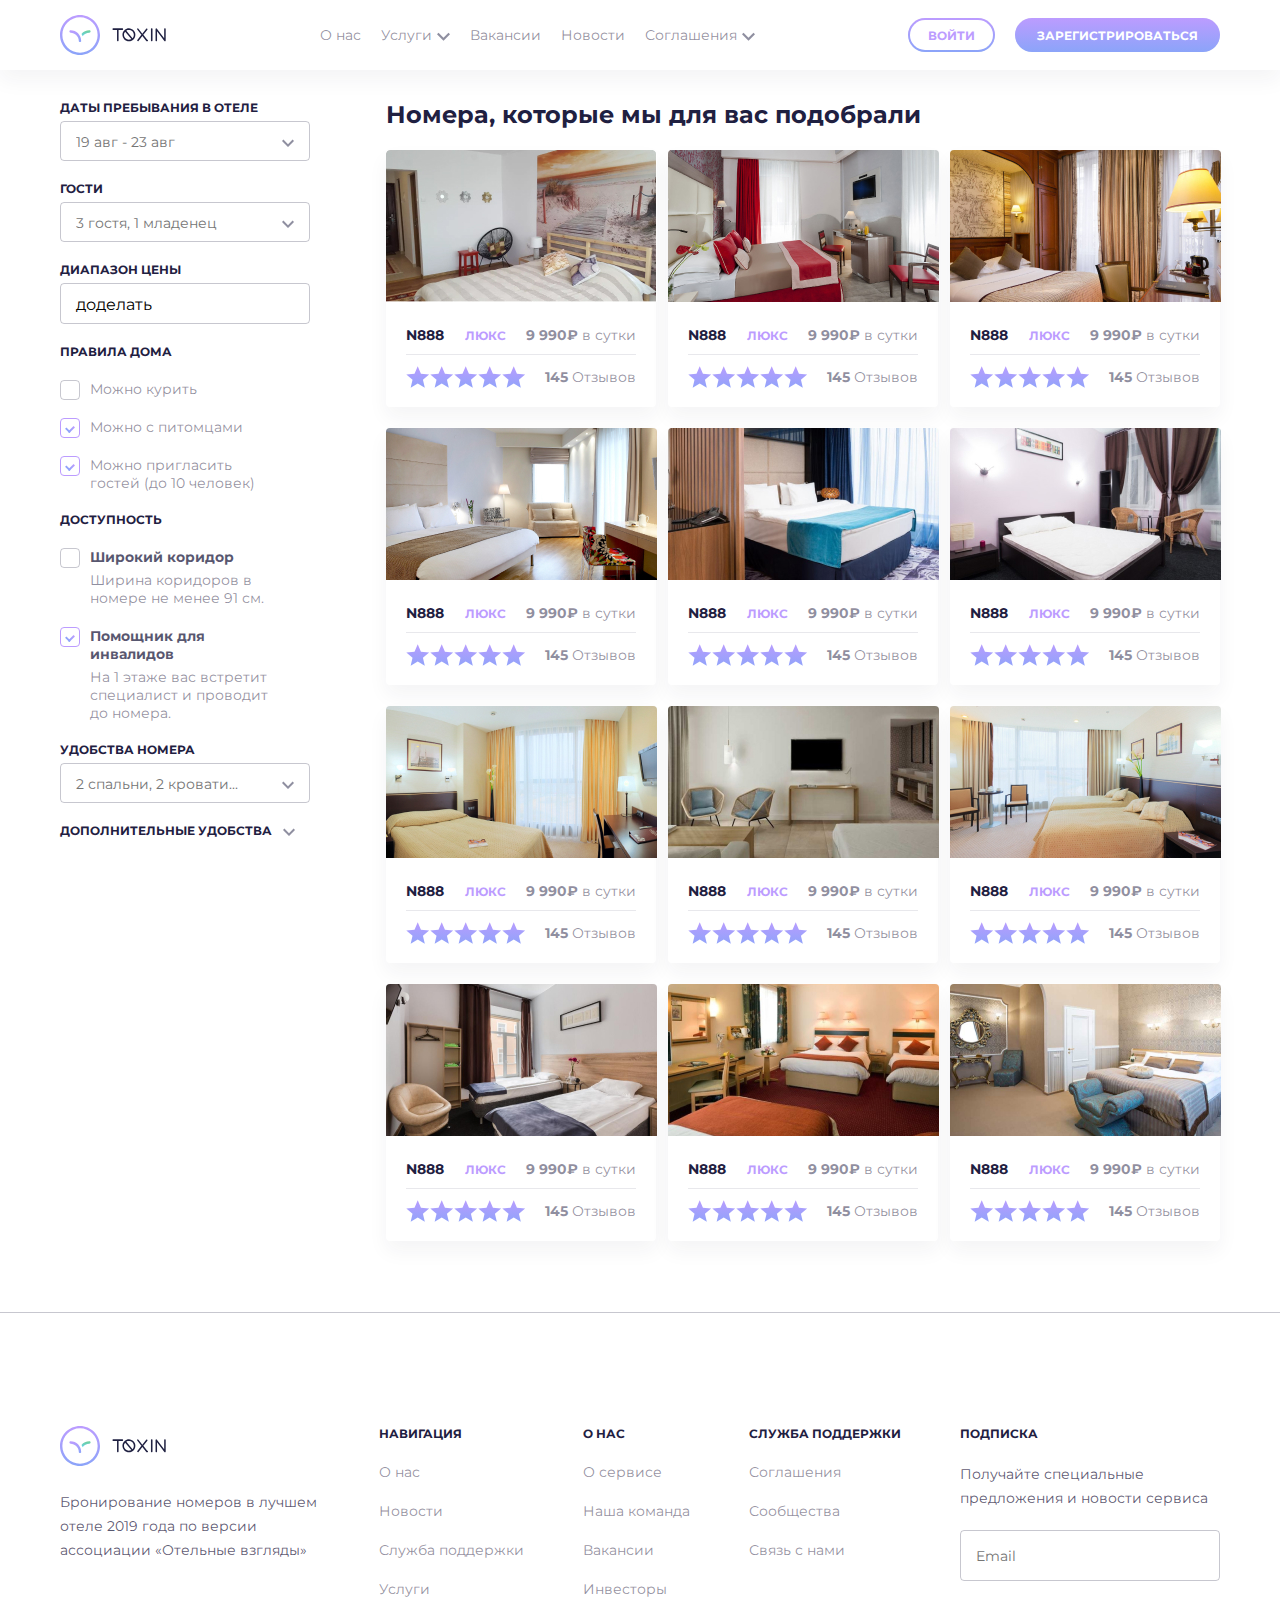
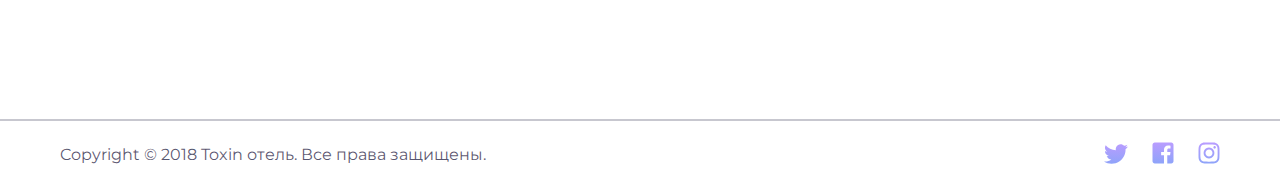
==== commit 5b9882b2: "Update room.html" ====
--- a/room.html
+++ b/room.html
@@ -78,7 +78,7 @@
 
                         <div class="info">
                             <div class="form__title">диапазон цены</div> 
-                            <form class="hero__form">
+                            <form class="hero__form"> доделать
                             </form>
                         </div>
 
